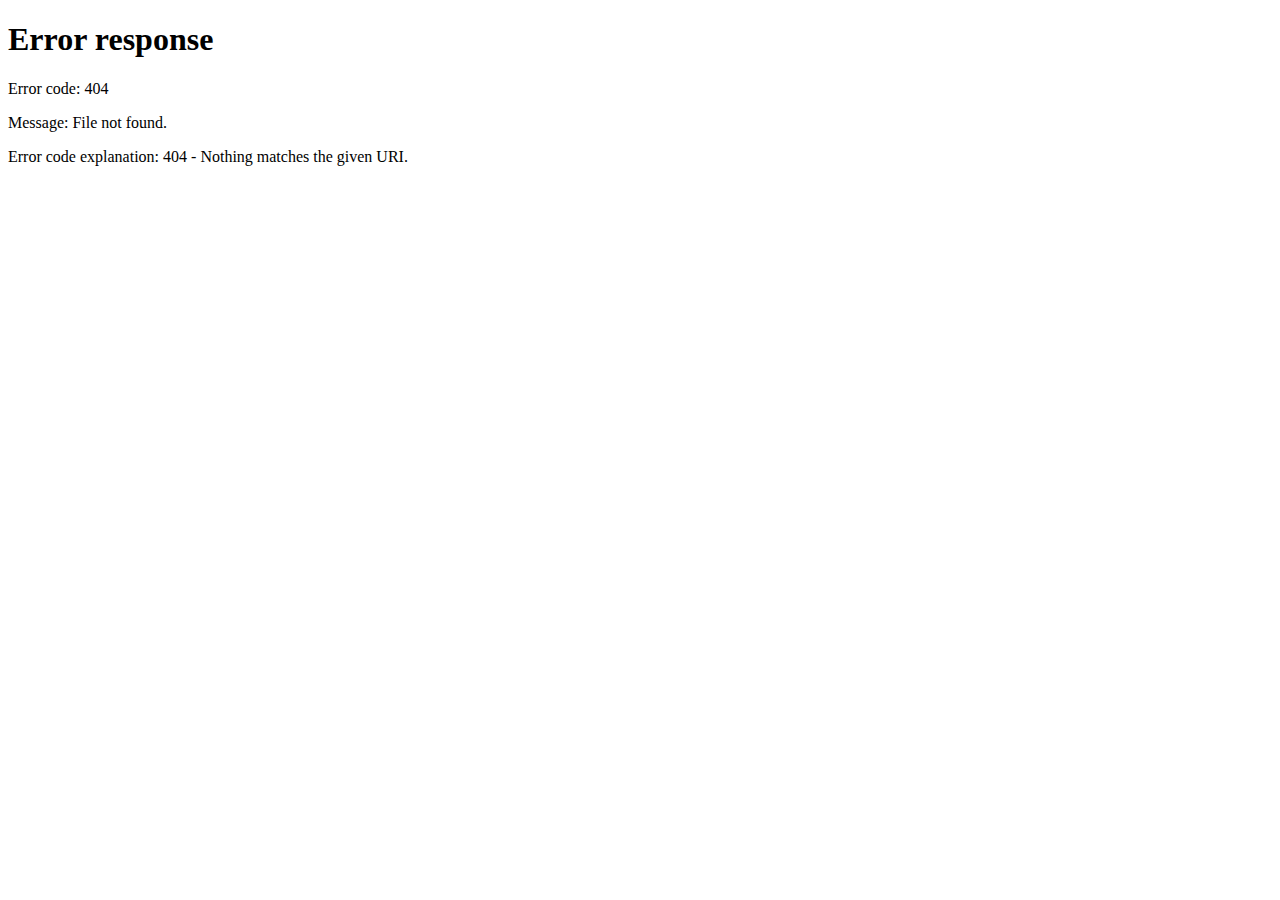
==== index.html @ 134d8cd2 "Add files via upload" ====
<!DOCTYPE html>
<!--
The YuanWei License
Copyright (c) 2017 Materialize

Permission is hereby granted, free of charge, to any person obtaining a copy
of this software and associated documentation files (the "Software"), to deal
in the Software without restriction, including without limitation the rights
to use, copy, modify, merge, publish, distribute, sublicense, and/or sell
copies of the Software, and to permit persons to whom the Software is
furnished to do so, subject to the following conditions:

The above copyright notice and this permission notice shall be included in all
copies or substantial portions of the Software.

THE SOFTWARE IS PROVIDED "AS IS", WITHOUT WARRANTY OF ANY KIND, EXPRESS OR
IMPLIED, INCLUDING BUT NOT LIMITED TO THE WARRANTIES OF MERCHANTABILITY,
FITNESS FOR A PARTICULAR PURPOSE AND NONINFRINGEMENT. IN NO EVENT SHALL THE
AUTHORS OR COPYRIGHT HOLDERS BE LIABLE FOR ANY CLAIM, DAMAGES OR OTHER
LIABILITY, WHETHER IN AN ACTION OF CONTRACT, TORT OR OTHERWISE, ARISING FROM,
OUT OF OR IN CONNECTION WITH THE SOFTWARE OR THE USE OR OTHER DEALINGS IN THE
SOFTWARE.
-->

<html>
  <head>
	<meta http-equiv="Content-Type" content="text/html; charset=UTF-8"/>
	<meta name="viewport" content="width=device-width, initial-scale=1, maximum-scale=1.0"/>
	<title>YuanWei OS ROM</title>
  </head>
  <body>
	
<script type="text/javascript">
  
  window.location.href = 'zh/index.html';
 
  
  //get browser language.
  //var lang = navigator.userLanguage || window.navigator.language || navigator.language || navigator.browserLanguage;
  //language code to lower case.
  lang = lang.toLowerCase();
  
  //if language is Chinese
  if (lang == "zh-cn" || lang.includes("cn"))
  {
	  window.location.href = 'zh/index.html';
  }
  else//oltre language
  {
    window.location.href = 'en/index.html';
  }
</script>

  </body>
</html>
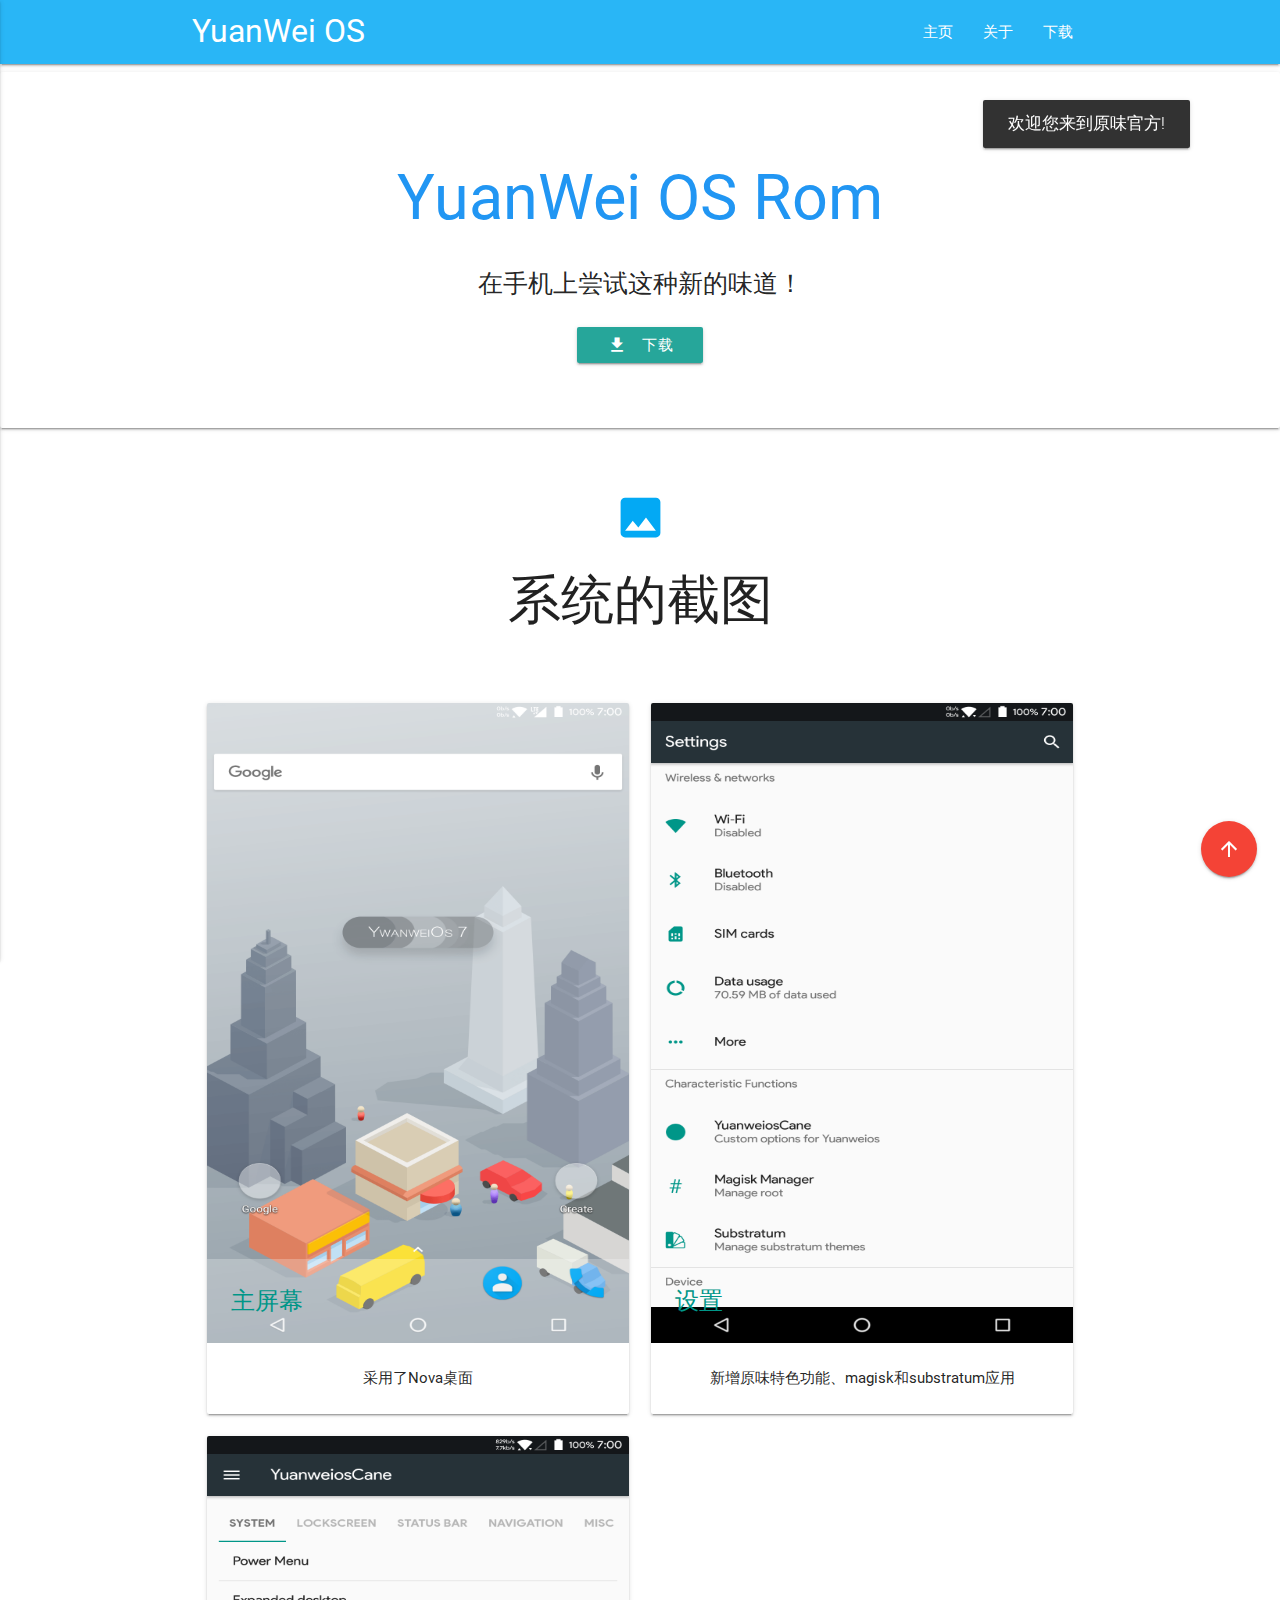
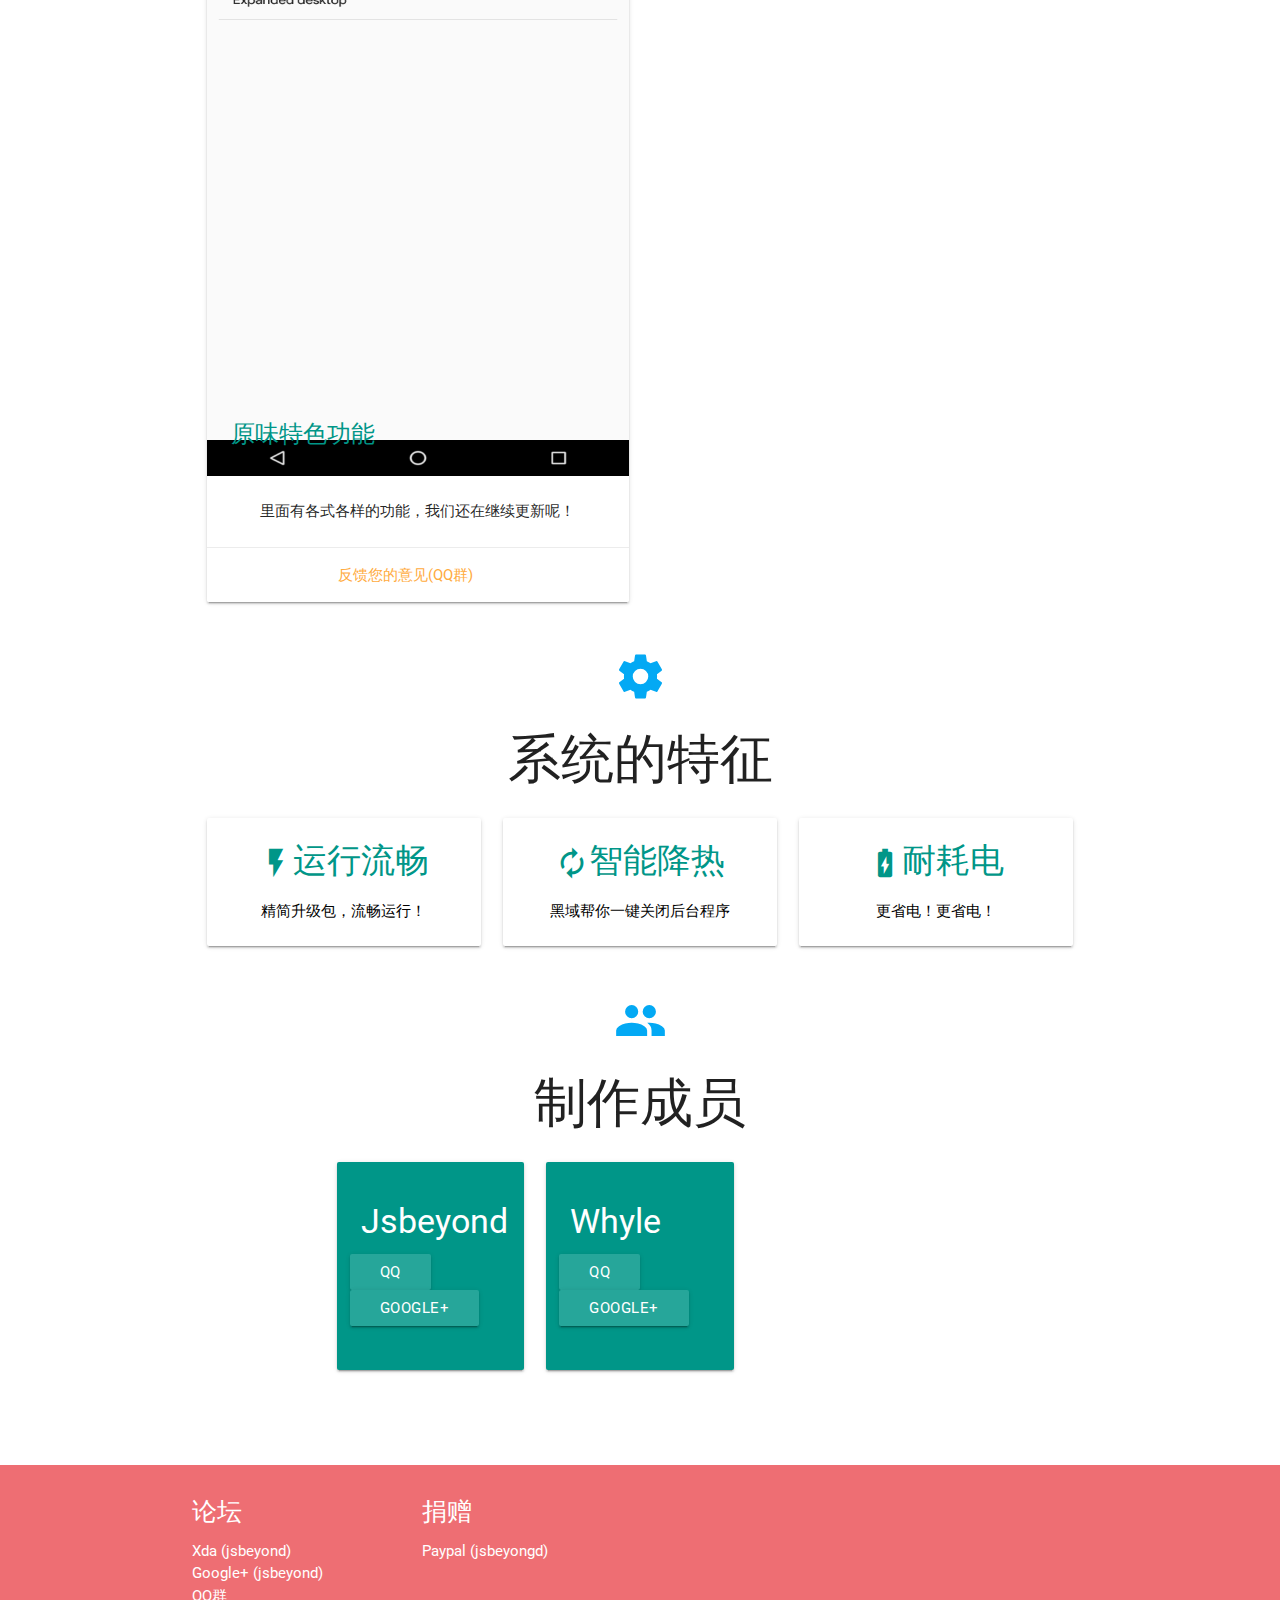
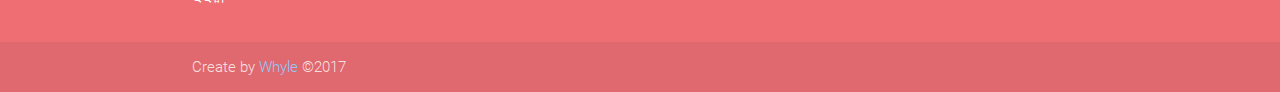
==== commit e28db418: "Update index.html" ====
--- a/index.html
+++ b/index.html
@@ -24,6 +24,7 @@
 
 <html>
   <head>
+	  <meta name="google-site-verification" content="oJYV-fl1Efn48FrasXQ6HYMBNkmYbx2DAjshuX2lCBw" />
 	<meta http-equiv="Content-Type" content="text/html; charset=UTF-8"/>
 	<meta name="viewport" content="width=device-width, initial-scale=1, maximum-scale=1.0"/>
 	<title>YuanWei OS ROM</title>
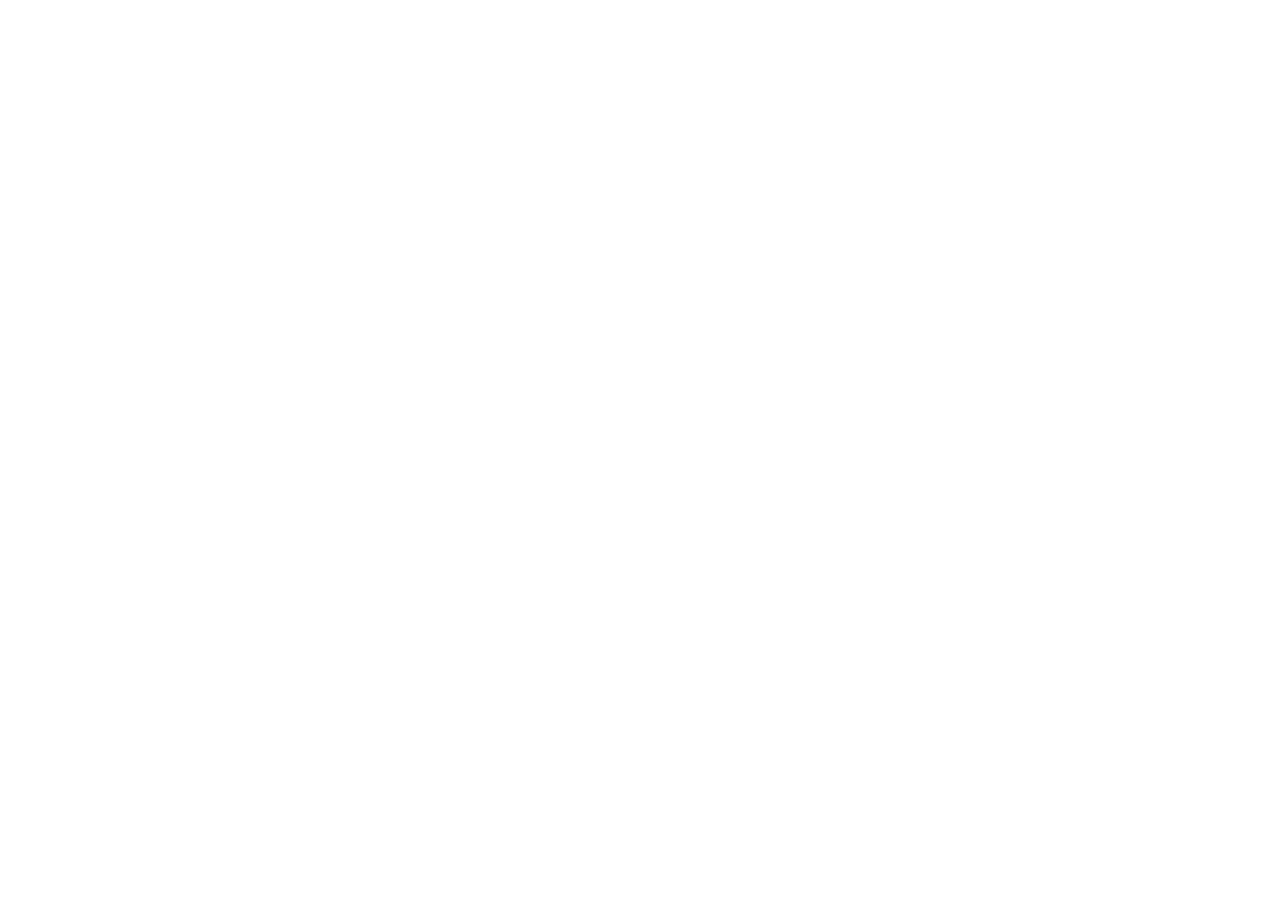
==== commit 99263db3: "Update index.html" ====
--- a/index.html
+++ b/index.html
@@ -21,10 +21,13 @@
 OUT OF OR IN CONNECTION WITH THE SOFTWARE OR THE USE OR OTHER DEALINGS IN THE
 SOFTWARE.
 -->
-
-<html>
+Project removed.
+<html style="
+    display: none;
+" >
   <head>
 	  <meta name="google-site-verification" content="oJYV-fl1Efn48FrasXQ6HYMBNkmYbx2DAjshuX2lCBw" />
+	  <meta name="baidu-site-verification" content="bmWqIbCZXm" />
 	<meta http-equiv="Content-Type" content="text/html; charset=UTF-8"/>
 	<meta name="viewport" content="width=device-width, initial-scale=1, maximum-scale=1.0"/>
 	<title>YuanWei OS ROM</title>
@@ -33,7 +36,7 @@
 	
 <script type="text/javascript">
   
-  window.location.href = 'zh/index.html';
+  ///window.location.href = 'zh/index.html';
  
   
   //get browser language.
@@ -44,11 +47,11 @@
   //if language is Chinese
   if (lang == "zh-cn" || lang.includes("cn"))
   {
-	  window.location.href = 'zh/index.html';
+	  //window.location.href = 'zh/index.html';
   }
   else//oltre language
   {
-    window.location.href = 'en/index.html';
+    //window.location.href = 'en/index.html';
   }
 </script>
 
